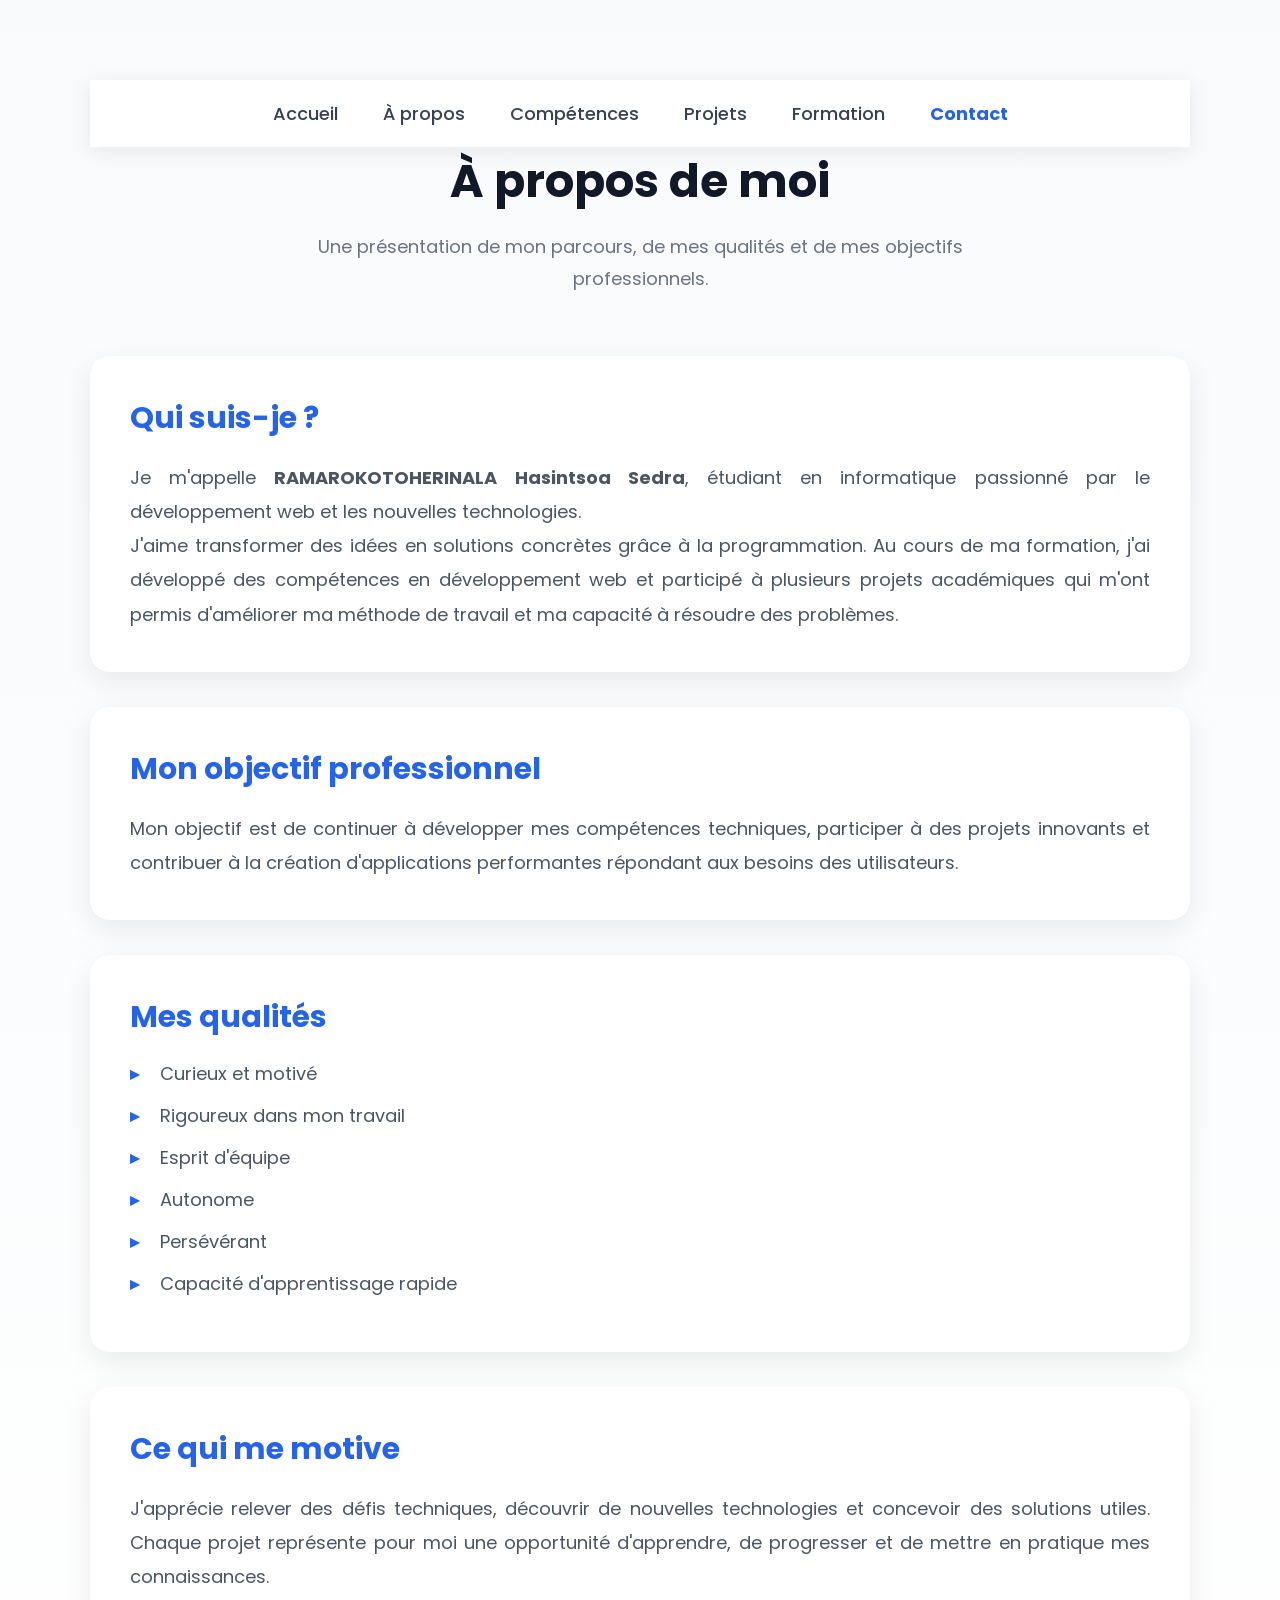
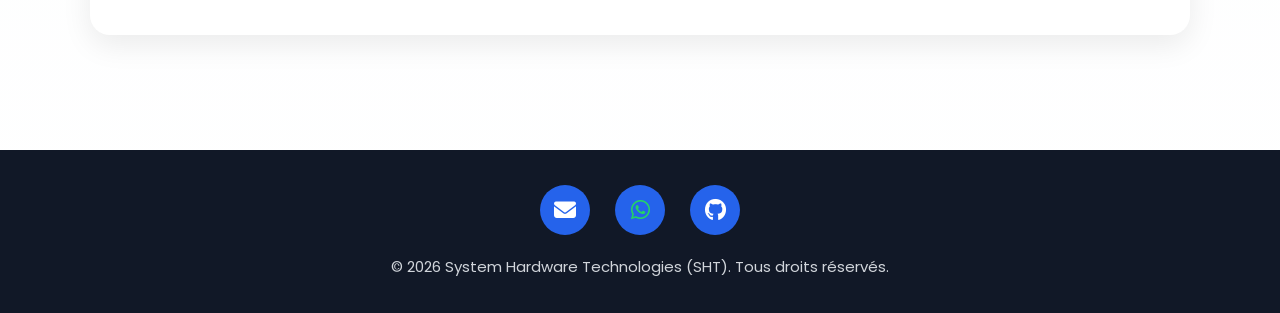
==== html/apropos.html @ 479af7f2 "Ajout du portfolio personnel" ====
<!DOCTYPE html>
<html lang="fr">

<head>

    <meta charset="UTF-8">

    <meta name="viewport" content="width=device-width, initial-scale=1.0">

    <title>À propos | RAMAROKOTOHERINALA Hasintsoa Sedra</title>

    <!-- Google Fonts -->
    <link rel="preconnect" href="https://fonts.googleapis.com">

    <link rel="preconnect" href="https://fonts.gstatic.com" crossorigin>

    <link href="https://fonts.googleapis.com/css2?family=Poppins:wght@300;400;500;600;700;800&display=swap" rel="stylesheet">

    <!-- CSS -->
    <link rel="stylesheet" href="../css/acceuil.css">
<link rel="stylesheet"
href="https://cdnjs.cloudflare.com/ajax/libs/font-awesome/6.7.2/css/all.min.css">
</head>

<body>

    <section id="about-page">

        <div class="container">

 <header>

    <nav class="navbar">

        <ul class="nav-links">

            <li><a href="../index.html">Accueil</a></li>

            <li><a href="../html/apropos.html">À propos</a></li>

            <li><a href="../html/competence.html">Compétences</a></li>

            <li><a href="../html/projets.html">Projets</a></li>

            <li><a href="../html/formation.html">Formation</a></li>

            <li><a href="../html/contact.html" class="active">Contact</a></li>


        </ul>

    </nav>

</header>

            <div class="page-title">

                <h1>À propos de moi</h1>

                <p>
                    Une présentation de mon parcours, de mes qualités et de mes objectifs professionnels.
                </p>

            </div>

            <div class="about-card">

                <h2>Qui suis-je ?</h2>

                <p>
                    Je m'appelle <strong>RAMAROKOTOHERINALA Hasintsoa Sedra</strong>,
                    étudiant en informatique passionné par le développement web et
                    les nouvelles technologies.
                </p>

                <p>
                    J'aime transformer des idées en solutions concrètes grâce à la
                    programmation. Au cours de ma formation, j'ai développé des
                    compétences en développement web et participé à plusieurs
                    projets académiques qui m'ont permis d'améliorer ma méthode
                    de travail et ma capacité à résoudre des problèmes.
                </p>

            </div>

            <div class="about-card">

                <h2>Mon objectif professionnel</h2>

                <p>
                    Mon objectif est de continuer à développer mes compétences
                    techniques, participer à des projets innovants et contribuer
                    à la création d'applications performantes répondant aux
                    besoins des utilisateurs.
                </p>

            </div>

            <div class="about-card">

                <h2>Mes qualités</h2>

                <ul>

                    <li>Curieux et motivé</li>

                    <li>Rigoureux dans mon travail</li>

                    <li>Esprit d'équipe</li>

                    <li>Autonome</li>

                    <li>Persévérant</li>

                    <li>Capacité d'apprentissage rapide</li>

                </ul>

            </div>

            <div class="about-card">

                <h2>Ce qui me motive</h2>

                <p>
                    J'apprécie relever des défis techniques, découvrir de nouvelles
                    technologies et concevoir des solutions utiles. Chaque projet
                    représente pour moi une opportunité d'apprendre, de progresser
                    et de mettre en pratique mes connaissances.
                </p>

            </div>

        </div>

    </section>
<footer>

    <div class="footer-social">

        <a href="mailto:ramarokotoherinala@gmail.com" title="Email">
            <i class="fa-solid fa-envelope"></i>
        </a>

        <a href="https://wa.me/261386735392" target="_blank" title="WhatsApp">
            <i class="fa-brands fa-whatsapp"></i>
        </a>

        <a href="https://github.com/DevSedra" target="_blank" title="GitHub">
            <i class="fa-brands fa-github"></i>
        </a>

    </div>

    <p class="copyright">
        © 2026 System Hardware Technologies (SHT). Tous droits réservés.
    </p>

</footer>
</body>

</html>
---- css/acceuil.css ----
/*=============================
        RESET
=============================*/

*{
    margin:0;
    padding:0;
    box-sizing:border-box;
}

html{
    scroll-behavior:smooth;
}

body{

    font-family:'Poppins',sans-serif;

    background:linear-gradient(to bottom,#f8fafc,#ffffff);

    color:#1f2937;

}

/*=============================
        HERO
=============================*/

#home{

    min-height:100vh;

    display:flex;

    justify-content:center;

    align-items:center;

    padding:60px 20px;

}

.hero{

    max-width:900px;

    width:100%;

    text-align:center;

}

.hero-image{

    margin-bottom:35px;

}

.hero-image img{

    width:220px;

    height:220px;

    border-radius:50%;

    object-fit:cover;

    border:6px solid #2563EB;

    box-shadow:0 15px 35px rgba(37,99,235,.25);

    cursor:pointer;

    transition:.4s;

}

.hero-image img:hover{

    transform:scale(1.05);

}

.hero-content h1{

    font-size:52px;

    font-weight:700;

    color:#111827;

}

.hero-content h2{

    font-size:34px;

    color:#2563EB;

    margin-bottom:10px;

}

.hero-content h3{

    font-size:24px;

    font-weight:500;

    color:#374151;

}

.hero-content h4{

    font-size:20px;

    color:#2563EB;

    margin-top:10px;

    margin-bottom:25px;

    font-weight:600;

}

.hero-content p{

    width:85%;

    max-width:720px;

    margin:25px auto;

    font-size:18px;

    line-height:1.9;

    color:#6B7280;

}
/*=============================
        BOUTON
=============================*/

.btn{

    display:inline-block;

    margin-top:35px;

    padding:15px 40px;

    background:#2563EB;

    color:#FFFFFF;

    text-decoration:none;

    font-size:17px;

    font-weight:600;

    border-radius:50px;

    border:2px solid #2563EB;

    transition:all .3s ease;

    box-shadow:0 10px 25px rgba(37,99,235,.25);

}

.btn:hover{

    background:#1D4ED8;

    border-color:#1D4ED8;

    transform:translateY(-4px);

    box-shadow:0 15px 30px rgba(37,99,235,.35);

}

.btn:active{

    transform:translateY(0);

}
/*==================================
        CONTAINER
==================================*/

.container{

    width:90%;

    max-width:1100px;

    margin:auto;

}

/*==================================
        PAGE A PROPOS
==================================*/

#about-page{

    padding:80px 0;

}

/*==================================
        TITRE DE LA PAGE
==================================*/

.page-title{

    text-align:center;

    margin-bottom:60px;

}

.page-title h1{

    font-size:46px;

    color:#111827;

    margin-bottom:15px;

}

.page-title p{

    max-width:700px;

    margin:auto;

    font-size:18px;

    color:#6B7280;

    line-height:1.8;

}

/*==================================
        BOUTON RETOUR
==================================*/

.back-btn{

    display:inline-block;

    margin-bottom:40px;

    color:#2563EB;

    text-decoration:none;

    font-weight:600;

    transition:.3s;

}

.back-btn:hover{

    color:#1D4ED8;

}

/*==================================
        CARTES
==================================*/

.about-card{

    background:#FFFFFF;

    padding:40px;

    border-radius:20px;

    margin-bottom:35px;

    box-shadow:0 10px 30px rgba(0,0,0,.08);

    transition:.3s;

}

.about-card:hover{

    transform:translateY(-6px);

    box-shadow:0 18px 40px rgba(0,0,0,.12);

}

/*==================================
        TITRES
==================================*/

.about-card h2{

    font-size:30px;

    color:#2563EB;

    margin-bottom:20px;

}

/*==================================
        TEXTE
==================================*/

.about-card p{

    font-size:18px;

    color:#4B5563;

    line-height:1.9;

    text-align:justify;

}

/*==================================
        LISTE
==================================*/

.about-card ul{

    list-style:none;

}

.about-card li{

    font-size:18px;

    color:#4B5563;

    margin-bottom:15px;

    padding-left:30px;

    position:relative;

}

.about-card li::before{

   content:"▸";

    position:absolute;

    left:0;

    color:#2563EB;

    font-weight:bold;

}
/*=============================
        NAVBAR
=============================*/

/*=============================
        NAVBAR
=============================*/

header{

    position:sticky;

    top:0;

    left:0;

    width:100%;

    background:#ffffff;

    box-shadow:0 5px 20px rgba(0,0,0,.08);

    z-index:1000;

}

.navbar{

    max-width:1200px;

    margin:auto;

    padding:20px 30px;

    display:flex;

    justify-content:center;

    align-items:center;

}

.nav-links{

    display:flex;

    justify-content:center;

    align-items:center;

    list-style:none;

    gap:45px;

}

.nav-links li{

    list-style:none;

}

.nav-links a{

    text-decoration:none;

    color:#374151;

    font-size:18px;

    font-weight:500;

    transition:all .3s ease;

    padding:8px 0;

}

.nav-links a:hover{

    color:#2563EB;

}

.nav-links a.active{

    color:#2563EB;

    font-weight:700;

}
/*==================================
        PAGE COMPÉTENCES
==================================*/

#skills-page{

    padding:90px 0;

}

.skills-grid{

    display:grid;

    grid-template-columns:repeat(auto-fit,minmax(300px,1fr));

    gap:30px;

    margin-top:50px;

}

.skill-card{

    background:#ffffff;

    border-radius:20px;

    padding:35px;

    box-shadow:0 10px 30px rgba(0,0,0,.08);

    transition:.35s;

}

.skill-card:hover{

    transform:translateY(-8px);

    box-shadow:0 18px 40px rgba(0,0,0,.12);

}

.skill-card i{

    font-size:45px;

    color:#2563EB;

    margin-bottom:20px;

}

.skill-card h2{

    font-size:26px;

    margin-bottom:20px;

    color:#111827;

}

.skill-card ul{

    list-style:none;

}

.skill-card li{

    padding:12px 0;

    border-bottom:1px solid #E5E7EB;

    color:#4B5563;

    font-size:17px;

}

.skill-card li:last-child{

    border-bottom:none;

}
/*==================================
            PAGE PROJETS
==================================*/

#projects{
    padding:80px 0;
}

.projects-grid{
    display:flex;
    flex-direction:column;
    gap:40px;
}

/*==================================
            CARTE
==================================*/

.project-card{

    display:flex;

    align-items:center;

    gap:45px;

    background:#FFFFFF;

    border-radius:20px;

    padding:30px;

    box-shadow:0 10px 30px rgba(0,0,0,.08);

    transition:.3s;

}
.project-card:hover{

    transform:translateY(-6px);

    box-shadow:0 18px 40px rgba(37,99,235,.18);

}

/*==================================
            IMAGE
==================================*/

.project-card img{

    width:460px;

    height:320px;

    object-fit:cover;

    border-radius:12px;

    border:1px solid #E5E7EB;

    flex-shrink:0;

}

/*==================================
        DESCRIPTION
==================================*/

.project-content{

    flex:1;

}

.project-content h2{

    font-size:30px;

    color:#2563EB;

    margin-bottom:10px;

}

.project-content>span{

    display:inline-block;

    background:#2563EB;

    color:#FFFFFF;

    padding:6px 18px;

    border-radius:25px;

    font-size:14px;

    font-weight:600;

    margin-bottom:20px;

}

.project-content p{

    font-size:17px;

    color:#4B5563;

    line-height:1.8;

    text-align:justify;

    margin-bottom:20px;

}

.project-content h4{

    color:#111827;

    margin-bottom:15px;

}

/*==================================
            TAGS
==================================*/

.tags{

    display:flex;

    flex-wrap:wrap;

    gap:10px;

}

.tags span{

    background:#EFF6FF;

    color:#2563EB;

    padding:8px 15px;

    border-radius:25px;

    font-size:14px;

    font-weight:600;

}

/*==================================
        RESPONSIVE
==================================*/

@media(max-width:900px){

    .project-card{

        flex-direction:column;

        text-align:center;

    }

    .project-card img{

        width:100%;

        height:auto;

    }

    .tags{

        justify-content:center;

    }

}
/*==================================
        PAGE FORMATION
==================================*/

#formation-page{

    padding:80px 0;

}

.formation{

    display:flex;

    flex-direction:column;

    gap:35px;

}

/*==================================
        CARTE FORMATION
==================================*/

.formation-card{

    display:flex;

    align-items:center;

    gap:35px;

    background:#FFFFFF;

    padding:30px;

    border-radius:20px;

    box-shadow:0 10px 30px rgba(0,0,0,.08);

    transition:.35s;

}

.formation-card:hover{

    transform:translateY(-6px);

    box-shadow:0 20px 40px rgba(37,99,235,.18);

}

/*==================================
        ANNÉE
==================================*/

.formation-year{

    min-width:180px;

    text-align:center;

    background:#2563EB;

    color:#FFFFFF;

    font-size:28px;

    font-weight:700;

    padding:25px 20px;

    border-radius:15px;

    box-shadow:0 8px 20px rgba(37,99,235,.25);

}

/*==================================
        CONTENU
==================================*/

.formation-content{

    flex:1;

}

.formation-content h2{

    font-size:28px;

    color:#111827;

    margin-bottom:10px;

}

.formation-content h3{

    font-size:19px;

    color:#2563EB;

    font-weight:600;

    margin-bottom:15px;

}

.formation-content p{

    font-size:17px;

    color:#4B5563;

    line-height:1.8;

    text-align:justify;

}

/*==================================
        RESPONSIVE
==================================*/

@media(max-width:900px){

    .formation-card{

        flex-direction:column;

        text-align:center;

    }

    .formation-year{

        width:100%;

        max-width:250px;

    }

}
/*==================================
            PAGE CONTACT
==================================*/

#contact-page{

    padding:80px 0;

}

.contact-container{

    display:grid;

    grid-template-columns:repeat(auto-fit,minmax(320px,1fr));

    gap:30px;

}

.contact-card{

    background:#ffffff;

    border-radius:20px;

    padding:35px;

    text-align:center;

    box-shadow:0 10px 30px rgba(0,0,0,.08);

    transition:.35s;

}

.contact-card:hover{

    transform:translateY(-8px);

    box-shadow:0 20px 40px rgba(37,99,235,.18);

}

.contact-card i{

    font-size:55px;

    color:#2563EB;

    margin-bottom:20px;

}

.contact-card h2{

    font-size:24px;

    color:#111827;

    margin-bottom:15px;

}

.contact-card p{

    font-size:17px;

    color:#4B5563;

    line-height:1.8;

}

.contact-card a{

    color:#2563EB;

    text-decoration:none;

    transition:.3s;

    word-break:break-word;

}

.contact-card a:hover{

    color:#1D4ED8;

    text-decoration:underline;

}

/* WhatsApp */

.fa-whatsapp{

    color:#25D366;

}

/* Responsive */

@media(max-width:768px){

    .contact-container{

        grid-template-columns:1fr;

    }

}
/*=============================
            FOOTER
=============================*/

footer{

    background:#111827;

    padding:35px 20px;

    text-align:center;

}

.footer-social{

    display:flex;

    justify-content:center;

    gap:25px;

    margin-bottom:20px;

}

.footer-social a{

    width:50px;

    height:50px;

    border-radius:50%;

    background:#2563EB;

    color:#FFFFFF;

    display:flex;

    justify-content:center;

    align-items:center;

    text-decoration:none;

    font-size:22px;

    transition:.3s;

}

.footer-social a:hover{

    background:#1D4ED8;

    transform:translateY(-5px);

}

.copyright{

    color:#D1D5DB;

    font-size:15px;

}
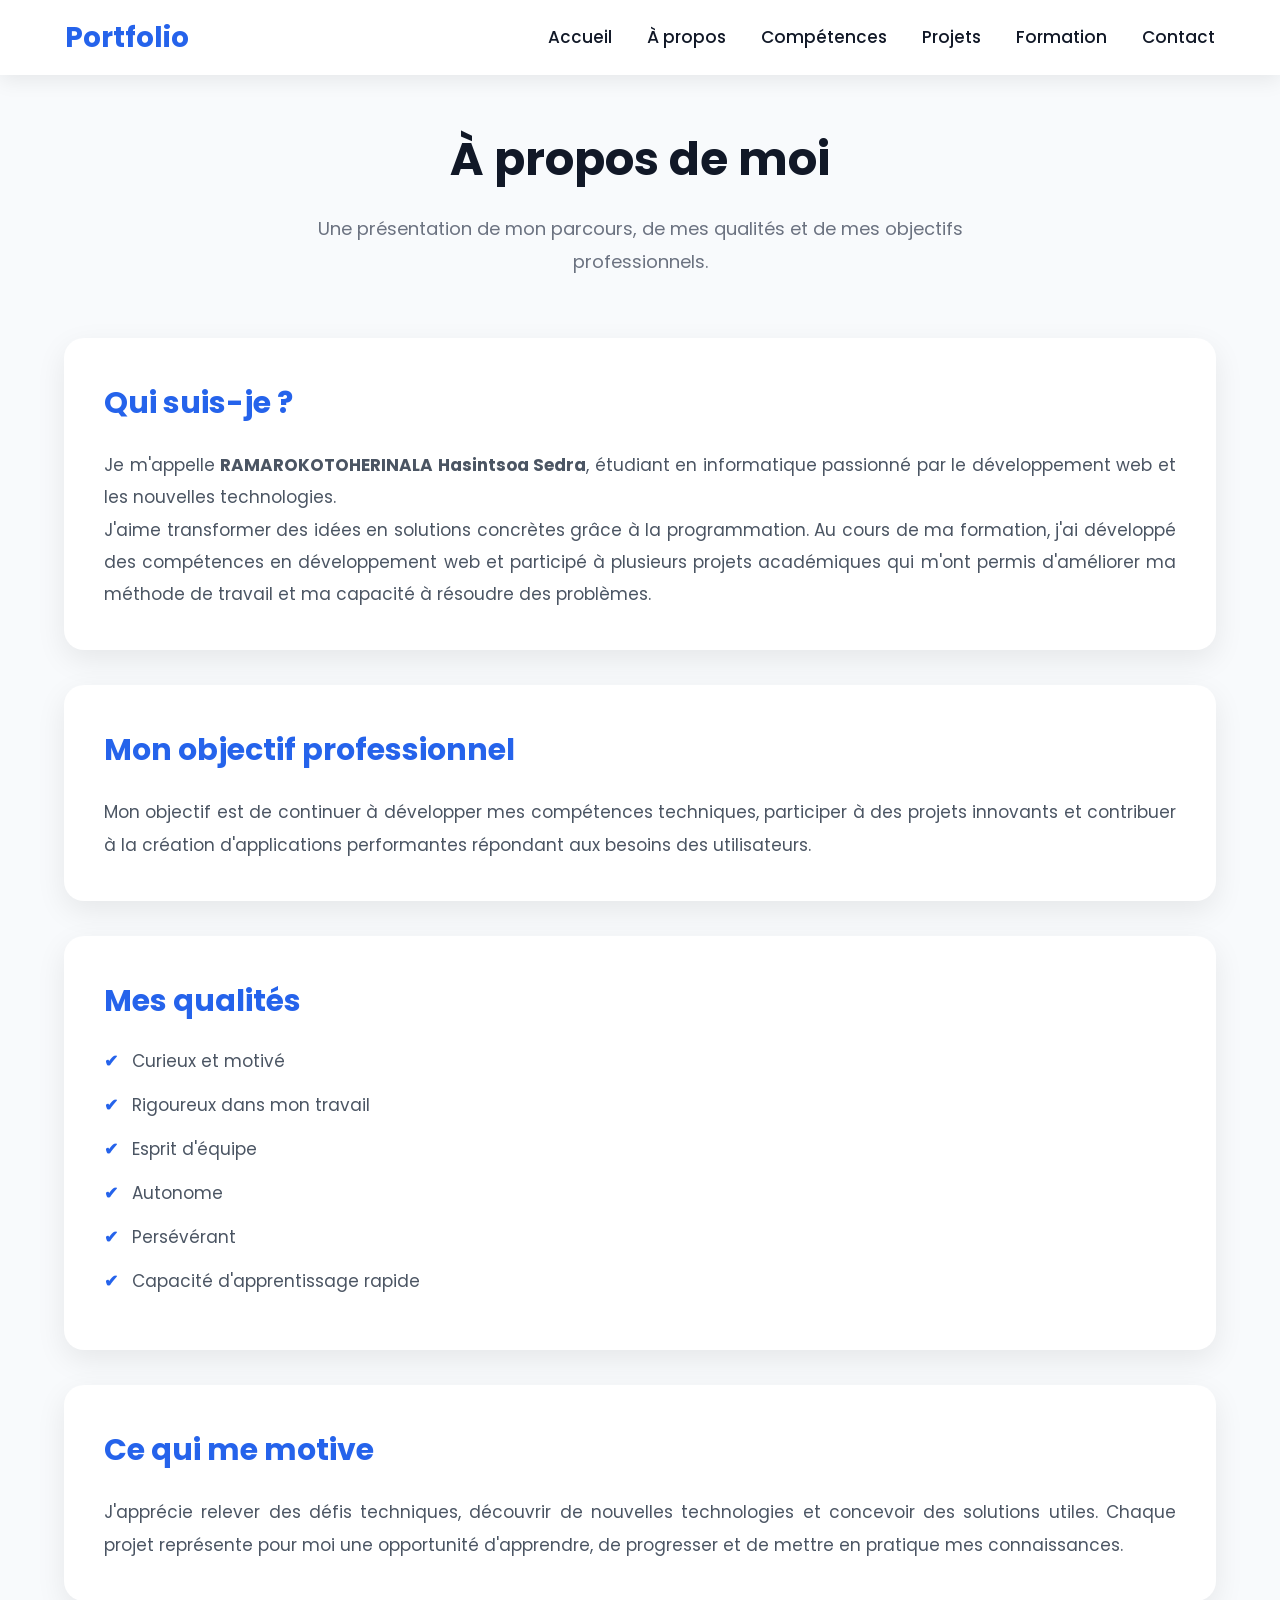
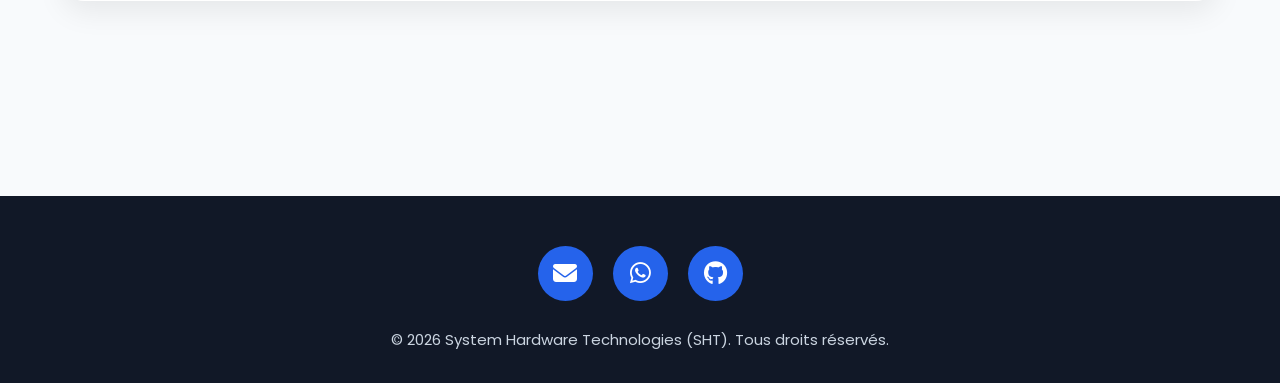
==== commit 2e5440d9: "upda" ====
--- a/html/apropos.html
+++ b/html/apropos.html
@@ -28,31 +28,32 @@
 
         <div class="container">
 
- <header>
+<header>
 
     <nav class="navbar">
+
+        <div class="logo">
+            <a href="../index.html">Portfolio</a>
+        </div>
+
+        <div class="menu-toggle">
+            <i class="fa-solid fa-bars"></i>
+        </div>
 
         <ul class="nav-links">
 
             <li><a href="../index.html">Accueil</a></li>
-
             <li><a href="../html/apropos.html">À propos</a></li>
-
             <li><a href="../html/competence.html">Compétences</a></li>
-
             <li><a href="../html/projets.html">Projets</a></li>
-
             <li><a href="../html/formation.html">Formation</a></li>
-
-            <li><a href="../html/contact.html" class="active">Contact</a></li>
-
+            <li><a href="../html/contact.html">Contact</a></li>
 
         </ul>
 
     </nav>
 
 </header>
-
             <div class="page-title">
 
                 <h1>À propos de moi</h1>
@@ -157,6 +158,19 @@
     </p>
 
 </footer>
+<script>
+
+const menuToggle = document.querySelector(".menu-toggle");
+
+const navLinks = document.querySelector(".nav-links");
+
+menuToggle.addEventListener("click", () => {
+
+    navLinks.classList.toggle("active");
+
+});
+
+</script>
 </body>
 
 </html>
--- a/css/acceuil.css
+++ b/css/acceuil.css
@@ -1,6 +1,11 @@
-/*=============================
+/*==================================================
+        PORTFOLIO CSS
+        RAMAROKOTOHERINALA Hasintsoa Sedra
+==================================================*/
+
+/*==========================
         RESET
-=============================*/
+==========================*/
 
 *{
     margin:0;
@@ -16,15 +21,179 @@
 
     font-family:'Poppins',sans-serif;
 
-    background:linear-gradient(to bottom,#f8fafc,#ffffff);
+    background:#f8fafc;
 
     color:#1f2937;
 
-}
-
-/*=============================
+    overflow-x:hidden;
+
+    line-height:1.7;
+
+}
+
+/*==========================
+        VARIABLES
+==========================*/
+
+:root{
+
+    --primary:#2563EB;
+
+    --primary-dark:#1D4ED8;
+
+    --white:#FFFFFF;
+
+    --dark:#111827;
+
+    --gray:#6B7280;
+
+    --light:#F8FAFC;
+
+    --shadow:0 10px 30px rgba(0,0,0,.08);
+
+    --radius:18px;
+
+}
+
+/*==========================
+        CONTAINER
+==========================*/
+
+.container{
+
+    width:90%;
+
+    max-width:1200px;
+
+    margin:auto;
+
+}
+
+/*==========================
+        LIENS
+==========================*/
+
+a{
+
+    text-decoration:none;
+
+    color:inherit;
+
+}
+
+img{
+
+    display:block;
+
+    max-width:100%;
+
+    height:auto;
+
+}
+
+/*==========================
+        HEADER
+==========================*/
+
+header{
+
+    position:fixed;
+
+    top:0;
+
+    left:0;
+
+    width:100%;
+
+    background:rgba(255,255,255,.95);
+
+    backdrop-filter:blur(12px);
+
+    box-shadow:0 5px 20px rgba(0,0,0,.08);
+
+    z-index:1000;
+
+}
+
+/*==========================
+        NAVBAR
+==========================*/
+
+.navbar{
+
+    max-width:1200px;
+
+    margin:auto;
+
+    height:75px;
+
+    padding:0 25px;
+
+    display:flex;
+
+    justify-content:space-between;
+
+    align-items:center;
+
+}
+
+.logo a{
+
+    font-size:26px;
+
+    font-weight:700;
+
+    color:var(--primary);
+
+}
+
+.nav-links{
+
+    display:flex;
+
+    align-items:center;
+
+    gap:35px;
+
+    list-style:none;
+
+}
+
+.nav-links a{
+
+    color:var(--dark);
+
+    font-size:17px;
+
+    font-weight:500;
+
+    transition:.3s;
+
+}
+
+.nav-links a:hover,
+
+.nav-links a.active{
+
+    color:var(--primary);
+
+}
+
+.menu-toggle{
+
+    display:none;
+
+    font-size:28px;
+
+    color:var(--primary);
+
+    cursor:pointer;
+
+}
+
+/*==========================
         HERO
-=============================*/
+==========================*/
 
 #home{
 
@@ -32,1031 +201,2141 @@
 
     display:flex;
 
+    align-items:center;
+
     justify-content:center;
 
+    padding:120px 20px 80px;
+
+}
+
+.hero{
+
+    width:100%;
+
+    max-width:950px;
+
+    text-align:center;
+
+}
+
+.hero-image{
+
+    display:flex;
+
+    justify-content:center;
+
     align-items:center;
 
-    padding:60px 20px;
-
-}
-
-.hero{
-
-    max-width:900px;
-
     width:100%;
 
+    margin-bottom:35px;
+
+}
+
+.hero-image img{
+
+    width:220px;
+
+    height:220px;
+
+    object-fit:cover;
+
+    border-radius:50%;
+
+    border:6px solid var(--primary);
+
+    box-shadow:0 15px 35px rgba(37,99,235,.25);
+
+    transition:.4s;
+
+}
+
+.hero-image img:hover{
+
+    transform:scale(1.05);
+
+}
+
+.hero-content h1{
+
+    font-size:52px;
+
+    color:var(--dark);
+
+    margin-bottom:10px;
+
+}
+
+.hero-content h2{
+
+    color:var(--primary);
+
+    font-size:34px;
+
+    margin-bottom:10px;
+
+}
+
+.hero-content h3{
+
+    font-size:24px;
+
+    color:#374151;
+
+    margin-bottom:10px;
+
+}
+
+.hero-content h4{
+
+    color:var(--primary);
+
+    font-size:20px;
+
+    margin-bottom:25px;
+
+}
+
+.hero-content p{
+
+    max-width:760px;
+
+    margin:25px auto;
+
+    color:var(--gray);
+
+    font-size:18px;
+
+}
+
+/*==========================
+        BUTTON
+==========================*/
+
+.btn{
+
+    display:inline-block;
+
+    padding:15px 40px;
+
+    margin-top:30px;
+
+    background:var(--primary);
+
+    color:#fff;
+
+    border-radius:50px;
+
+    border:none;
+
+    font-size:17px;
+
+    font-weight:600;
+
+    transition:.3s;
+
+    cursor:pointer;
+
+}
+
+.btn:hover{
+
+    background:var(--primary-dark);
+
+    transform:translateY(-4px);
+
+}
+/*==================================================
+                PAGE À PROPOS
+==================================================*/
+
+#about-page{
+
+    padding:120px 0 80px;
+
+}
+
+.page-title{
+
     text-align:center;
 
-}
-
-.hero-image{
+    margin-bottom:60px;
+
+}
+
+.page-title h1{
+
+    font-size:46px;
+
+    color:var(--dark);
+
+    margin-bottom:15px;
+
+}
+
+.page-title p{
+
+    max-width:700px;
+
+    margin:auto;
+
+    color:var(--gray);
+
+    font-size:18px;
+
+    line-height:1.8;
+
+}
+
+/*==========================
+        BOUTON RETOUR
+==========================*/
+
+.back-btn{
+
+    display:inline-block;
+
+    margin-bottom:40px;
+
+    color:var(--primary);
+
+    font-weight:600;
+
+    transition:.3s;
+
+}
+
+.back-btn:hover{
+
+    color:var(--primary-dark);
+
+}
+
+/*==========================
+        CARTES
+==========================*/
+
+.about-card{
+
+    background:var(--white);
+
+    border-radius:20px;
+
+    padding:40px;
 
     margin-bottom:35px;
 
-}
-
-.hero-image img{
-
-    width:220px;
-
-    height:220px;
+    box-shadow:var(--shadow);
+
+    transition:.35s;
+
+}
+
+.about-card:hover{
+
+    transform:translateY(-8px);
+
+    box-shadow:0 18px 40px rgba(37,99,235,.15);
+
+}
+
+.about-card h2{
+
+    font-size:30px;
+
+    color:var(--primary);
+
+    margin-bottom:20px;
+
+}
+
+.about-card p{
+
+    color:#4B5563;
+
+    font-size:17px;
+
+    line-height:1.9;
+
+    text-align:justify;
+
+}
+
+/*==========================
+        LISTE
+==========================*/
+
+.about-card ul{
+
+    list-style:none;
+
+    margin-top:15px;
+
+}
+
+.about-card li{
+
+    position:relative;
+
+    padding-left:28px;
+
+    margin-bottom:15px;
+
+    font-size:17px;
+
+    color:#4B5563;
+
+}
+
+.about-card li::before{
+
+    content:"✔";
+
+    position:absolute;
+
+    left:0;
+
+    color:var(--primary);
+
+    font-weight:bold;
+
+}
+
+/*==========================
+        RESPONSIVE
+==========================*/
+.logo a{
+    color:#2563EB;
+    font-size:28px;
+    font-weight:700;
+    text-decoration:none;
+}
+
+.menu-toggle{
+    display:none;
+    font-size:32px;
+    cursor:pointer;
+    color:#2563EB;
+}
+
+@media (max-width:768px){
+
+    .navbar{
+        display:flex;
+        justify-content:space-between;
+        align-items:center;
+        padding:18px 20px;
+        position:relative;
+    }
+
+    .menu-toggle{
+        display:block;
+    }
+
+    .nav-links{
+
+        display:flex;
+        flex-direction:column;
+
+        position:absolute;
+        top:100%;
+        left:0;
+
+        width:100%;
+
+        background:#ffffff;
+
+        box-shadow:0 10px 25px rgba(0,0,0,.1);
+
+        max-height:0;
+        overflow:hidden;
+
+        transition:max-height .4s ease;
+
+        gap:0;
+
+    }
+
+    .nav-links.active{
+
+        max-height:500px;
+
+    }
+
+    .nav-links li{
+
+        width:100%;
+        text-align:center;
+
+    }
+
+    .nav-links li a{
+
+        display:block;
+        padding:18px;
+
+    }
+
+}
+/*==================================================
+                PAGE COMPÉTENCES
+==================================================*/
+
+#skills-page{
+
+    padding:120px 0 80px;
+
+}
+
+/*==========================
+        GRILLE
+==========================*/
+
+.skills-grid{
+
+    display:grid;
+
+    grid-template-columns:repeat(auto-fit,minmax(300px,1fr));
+
+    gap:30px;
+
+    margin-top:50px;
+
+}
+
+/*==========================
+        CARTE
+==========================*/
+
+.skill-card{
+
+    background:var(--white);
+
+    border-radius:20px;
+
+    padding:35px;
+
+    box-shadow:var(--shadow);
+
+    transition:.35s;
+
+    border-top:5px solid var(--primary);
+
+}
+
+.skill-card:hover{
+
+    transform:translateY(-8px);
+
+    box-shadow:0 18px 40px rgba(37,99,235,.18);
+
+}
+
+/*==========================
+        ICÔNES
+==========================*/
+
+.skill-card i{
+
+    font-size:50px;
+
+    color:var(--primary);
+
+    margin-bottom:20px;
+
+}
+
+/*==========================
+        TITRES
+==========================*/
+
+.skill-card h2{
+
+    font-size:26px;
+
+    color:var(--dark);
+
+    margin-bottom:20px;
+
+}
+
+/*==========================
+        LISTE
+==========================*/
+
+.skill-card ul{
+
+    list-style:none;
+
+}
+
+.skill-card li{
+
+    position:relative;
+
+    padding:12px 0 12px 25px;
+
+    border-bottom:1px solid #E5E7EB;
+
+    color:#4B5563;
+
+    font-size:17px;
+
+}
+
+.skill-card li:last-child{
+
+    border-bottom:none;
+
+}
+
+.skill-card li::before{
+
+    content:"✓";
+
+    position:absolute;
+
+    left:0;
+
+    color:var(--primary);
+
+    font-weight:bold;
+
+}
+
+/*==========================
+        RESPONSIVE
+==========================*/
+
+@media (max-width:992px){
+
+    .skills-grid{
+
+        grid-template-columns:repeat(2,1fr);
+
+    }
+
+}
+
+@media (max-width:768px){
+
+    #skills-page{
+
+        padding:100px 0 60px;
+
+    }
+
+    .skills-grid{
+
+        grid-template-columns:1fr;
+
+    }
+
+    .skill-card{
+
+        padding:25px;
+
+    }
+
+    .skill-card i{
+
+        font-size:42px;
+
+    }
+
+    .skill-card h2{
+
+        font-size:22px;
+
+    }
+
+    .skill-card li{
+
+        font-size:15px;
+
+    }
+
+}
+/*==================================================
+                PAGE PROJETS
+==================================================*/
+
+#projects{
+
+    padding:120px 0 80px;
+
+}
+
+/*==========================
+        GRILLE
+==========================*/
+
+.projects-grid{
+
+    display:flex;
+
+    flex-direction:column;
+
+    gap:40px;
+
+}
+
+/*==========================
+        CARTE
+==========================*/
+
+.project-card{
+
+    display:flex;
+
+    align-items:center;
+
+    gap:35px;
+
+    background:var(--white);
+
+    border-radius:20px;
+
+    padding:30px;
+
+    box-shadow:var(--shadow);
+
+    transition:.35s;
+
+    overflow:hidden;
+
+}
+
+.project-card:hover{
+
+    transform:translateY(-8px);
+
+    box-shadow:0 20px 45px rgba(37,99,235,.18);
+
+}
+
+/*==========================
+        IMAGE
+==========================*/
+
+.project-card img{
+
+    width:420px;
+
+    height:280px;
+
+    object-fit:cover;
+
+    border-radius:15px;
+
+    flex-shrink:0;
+
+    transition:.4s;
+
+}
+
+.project-card:hover img{
+
+    transform:scale(1.04);
+
+}
+
+/*==========================
+        CONTENU
+==========================*/
+
+.project-content{
+
+    flex:1;
+
+}
+
+.project-content h2{
+
+    font-size:30px;
+
+    color:var(--primary);
+
+    margin-bottom:10px;
+
+}
+
+.project-content > span{
+
+    display:inline-block;
+
+    padding:8px 18px;
+
+    background:var(--primary);
+
+    color:var(--white);
+
+    border-radius:30px;
+
+    font-size:14px;
+
+    font-weight:600;
+
+    margin-bottom:20px;
+
+}
+
+.project-content p{
+
+    font-size:17px;
+
+    color:#4B5563;
+
+    line-height:1.8;
+
+    margin-bottom:20px;
+
+    text-align:justify;
+
+}
+
+.project-content h4{
+
+    margin-bottom:15px;
+
+    color:var(--dark);
+
+}
+
+/*==========================
+        TAGS
+==========================*/
+
+.tags{
+
+    display:flex;
+
+    flex-wrap:wrap;
+
+    gap:10px;
+
+}
+
+.tags span{
+
+    padding:8px 15px;
+
+    background:#EFF6FF;
+
+    color:var(--primary);
+
+    border-radius:30px;
+
+    font-size:14px;
+
+    font-weight:600;
+
+    transition:.3s;
+
+}
+
+.tags span:hover{
+
+    background:var(--primary);
+
+    color:var(--white);
+
+}
+
+/*==========================
+        RESPONSIVE
+==========================*/
+
+@media(max-width:992px){
+
+    .project-card{
+
+        flex-direction:column;
+
+        text-align:center;
+
+    }
+
+    .project-card img{
+
+        width:100%;
+
+        max-width:600px;
+
+        height:auto;
+
+    }
+
+    .tags{
+
+        justify-content:center;
+
+    }
+
+}
+
+@media(max-width:768px){
+
+    #projects{
+
+        padding:100px 0 60px;
+
+    }
+
+    .project-card{
+
+        padding:20px;
+
+    }
+
+    .project-content h2{
+
+        font-size:24px;
+
+    }
+
+    .project-content p{
+
+        font-size:15px;
+
+    }
+
+}
+
+@media(max-width:480px){
+
+    .project-content h2{
+
+        font-size:22px;
+
+    }
+
+    .tags span{
+
+        font-size:12px;
+
+        padding:6px 12px;
+
+    }
+
+}
+/*==================================================
+                PAGE PROJETS
+==================================================*/
+
+#projects{
+
+    padding:120px 0 80px;
+
+}
+
+/*==========================
+        GRILLE
+==========================*/
+
+.projects-grid{
+
+    display:flex;
+
+    flex-direction:column;
+
+    gap:40px;
+
+}
+
+/*==========================
+        CARTE
+==========================*/
+
+.project-card{
+
+    display:flex;
+
+    align-items:center;
+
+    gap:35px;
+
+    background:var(--white);
+
+    border-radius:20px;
+
+    padding:30px;
+
+    box-shadow:var(--shadow);
+
+    transition:.35s;
+
+    overflow:hidden;
+
+}
+
+.project-card:hover{
+
+    transform:translateY(-8px);
+
+    box-shadow:0 20px 45px rgba(37,99,235,.18);
+
+}
+
+/*==========================
+        IMAGE
+==========================*/
+
+.project-card img{
+
+    width:420px;
+
+    height:280px;
+
+    object-fit:cover;
+
+    border-radius:15px;
+
+    flex-shrink:0;
+
+    transition:.4s;
+
+}
+
+.project-card:hover img{
+
+    transform:scale(1.04);
+
+}
+
+/*==========================
+        CONTENU
+==========================*/
+
+.project-content{
+
+    flex:1;
+
+}
+
+.project-content h2{
+
+    font-size:30px;
+
+    color:var(--primary);
+
+    margin-bottom:10px;
+
+}
+
+.project-content > span{
+
+    display:inline-block;
+
+    padding:8px 18px;
+
+    background:var(--primary);
+
+    color:var(--white);
+
+    border-radius:30px;
+
+    font-size:14px;
+
+    font-weight:600;
+
+    margin-bottom:20px;
+
+}
+
+.project-content p{
+
+    font-size:17px;
+
+    color:#4B5563;
+
+    line-height:1.8;
+
+    margin-bottom:20px;
+
+    text-align:justify;
+
+}
+
+.project-content h4{
+
+    margin-bottom:15px;
+
+    color:var(--dark);
+
+}
+
+/*==========================
+        TAGS
+==========================*/
+
+.tags{
+
+    display:flex;
+
+    flex-wrap:wrap;
+
+    gap:10px;
+
+}
+
+.tags span{
+
+    padding:8px 15px;
+
+    background:#EFF6FF;
+
+    color:var(--primary);
+
+    border-radius:30px;
+
+    font-size:14px;
+
+    font-weight:600;
+
+    transition:.3s;
+
+}
+
+.tags span:hover{
+
+    background:var(--primary);
+
+    color:var(--white);
+
+}
+
+/*==========================
+        RESPONSIVE
+==========================*/
+
+@media(max-width:992px){
+
+    .project-card{
+
+        flex-direction:column;
+
+        text-align:center;
+
+    }
+
+    .project-card img{
+
+        width:100%;
+
+        max-width:600px;
+
+        height:auto;
+
+    }
+
+    .tags{
+
+        justify-content:center;
+
+    }
+
+}
+
+@media(max-width:768px){
+
+    #projects{
+
+        padding:100px 0 60px;
+
+    }
+
+    .project-card{
+
+        padding:20px;
+
+    }
+
+    .project-content h2{
+
+        font-size:24px;
+
+    }
+
+    .project-content p{
+
+        font-size:15px;
+
+    }
+
+}
+
+@media(max-width:480px){
+
+    .project-content h2{
+
+        font-size:22px;
+
+    }
+
+    .tags span{
+
+        font-size:12px;
+
+        padding:6px 12px;
+
+    }
+
+}
+/*==================================================
+                PAGE FORMATION
+==================================================*/
+
+#formation-page{
+
+    padding:120px 0 80px;
+
+}
+
+/*==========================
+        LISTE
+==========================*/
+
+.formation{
+
+    display:flex;
+
+    flex-direction:column;
+
+    gap:35px;
+
+}
+
+/*==========================
+        CARTE
+==========================*/
+
+.formation-card{
+
+    display:flex;
+
+    align-items:center;
+
+    gap:35px;
+
+    background:var(--white);
+
+    padding:30px;
+
+    border-radius:20px;
+
+    box-shadow:var(--shadow);
+
+    transition:.35s;
+
+    overflow:hidden;
+
+}
+
+.formation-card:hover{
+
+    transform:translateY(-8px);
+
+    box-shadow:0 20px 45px rgba(37,99,235,.18);
+
+}
+
+/*==========================
+        ANNÉE
+==========================*/
+
+.formation-year{
+
+    min-width:180px;
+
+    background:linear-gradient(135deg,var(--primary),var(--primary-dark));
+
+    color:var(--white);
+
+    padding:30px 20px;
+
+    text-align:center;
+
+    border-radius:18px;
+
+    font-size:28px;
+
+    font-weight:700;
+
+    box-shadow:0 10px 25px rgba(37,99,235,.25);
+
+}
+
+/*==========================
+        CONTENU
+==========================*/
+
+.formation-content{
+
+    flex:1;
+
+}
+
+.formation-content h2{
+
+    font-size:28px;
+
+    color:var(--dark);
+
+    margin-bottom:10px;
+
+}
+
+.formation-content h3{
+
+    color:var(--primary);
+
+    font-size:19px;
+
+    margin-bottom:15px;
+
+}
+
+.formation-content p{
+
+    color:#4B5563;
+
+    font-size:17px;
+
+    line-height:1.8;
+
+    text-align:justify;
+
+}
+
+/*==========================
+        RESPONSIVE
+==========================*/
+
+@media(max-width:992px){
+
+    .formation-card{
+
+        flex-direction:column;
+
+        text-align:center;
+
+    }
+
+    .formation-year{
+
+        width:100%;
+
+        max-width:250px;
+
+    }
+
+}
+
+@media(max-width:768px){
+
+    #formation-page{
+
+        padding:100px 0 60px;
+
+    }
+
+    .formation-card{
+
+        padding:20px;
+
+    }
+
+    .formation-year{
+
+        font-size:24px;
+
+        padding:25px 15px;
+
+    }
+
+    .formation-content h2{
+
+        font-size:24px;
+
+    }
+
+    .formation-content h3{
+
+        font-size:18px;
+
+    }
+
+    .formation-content p{
+
+        font-size:15px;
+
+    }
+
+}
+
+@media(max-width:480px){
+
+    .formation-year{
+
+        font-size:22px;
+
+    }
+
+    .formation-content h2{
+
+        font-size:22px;
+
+    }
+
+}
+/*==================================================
+                PAGE CONTACT
+==================================================*/
+
+#contact-page{
+
+    padding:120px 0 80px;
+
+    background:var(--light);
+
+}
+
+/*==========================
+        INFORMATIONS
+==========================*/
+
+.contact-info{
+
+    display:grid;
+
+    grid-template-columns:repeat(4,1fr);
+
+    gap:25px;
+
+    margin-bottom:60px;
+
+}
+
+.contact-item{
+
+    background:var(--white);
+
+    border-radius:20px;
+
+    padding:35px 25px;
+
+    text-align:center;
+
+    box-shadow:var(--shadow);
+
+    transition:.35s;
+
+}
+
+.contact-item:hover{
+
+    transform:translateY(-8px);
+
+    box-shadow:0 20px 40px rgba(37,99,235,.18);
+
+}
+
+.contact-item i{
+
+    font-size:45px;
+
+    color:var(--primary);
+
+    margin-bottom:18px;
+
+}
+
+.contact-item h3{
+
+    font-size:22px;
+
+    margin-bottom:15px;
+
+    color:var(--dark);
+
+}
+
+.contact-item p,
+
+.contact-item a{
+
+    color:var(--gray);
+
+    font-size:16px;
+
+    word-break:break-word;
+
+    transition:.3s;
+
+}
+
+.contact-item a:hover{
+
+    color:var(--primary);
+
+}
+
+/*==========================
+        FORMULAIRE
+==========================*/
+
+.contact-form{
+
+    max-width:850px;
+
+    margin:auto;
+
+    background:var(--white);
+
+    padding:40px;
+
+    border-radius:20px;
+
+    box-shadow:var(--shadow);
+
+}
+
+.input-group{
+
+    display:flex;
+
+    flex-direction:column;
+
+    margin-bottom:22px;
+
+}
+
+.input-group label{
+
+    margin-bottom:8px;
+
+    font-weight:600;
+
+    color:var(--dark);
+
+}
+
+.input-group input,
+
+.input-group textarea{
+
+    width:100%;
+
+    padding:15px;
+
+    border:2px solid #E5E7EB;
+
+    border-radius:12px;
+
+    font-family:'Poppins',sans-serif;
+
+    font-size:16px;
+
+    transition:.3s;
+
+}
+
+.input-group input:focus,
+
+.input-group textarea:focus{
+
+    outline:none;
+
+    border-color:var(--primary);
+
+    box-shadow:0 0 10px rgba(37,99,235,.15);
+
+}
+
+textarea{
+
+    resize:vertical;
+
+    min-height:180px;
+
+}
+
+.contact-form .btn{
+
+    width:100%;
+
+}
+
+#resultat{
+
+    margin-top:20px;
+
+    text-align:center;
+
+    font-size:16px;
+
+    font-weight:600;
+
+}
+
+/*==========================
+        RESPONSIVE
+==========================*/
+
+@media(max-width:992px){
+
+    .contact-info{
+
+        grid-template-columns:repeat(2,1fr);
+
+    }
+
+}
+
+@media(max-width:768px){
+
+    #contact-page{
+
+        padding:100px 0 60px;
+
+    }
+
+    .contact-info{
+
+        grid-template-columns:1fr;
+
+    }
+
+    .contact-form{
+
+        padding:25px;
+
+    }
+
+    .contact-item{
+
+        padding:25px;
+
+    }
+
+    .contact-item h3{
+
+        font-size:20px;
+
+    }
+
+    .contact-item i{
+
+        font-size:38px;
+
+    }
+
+    .input-group input,
+
+    .input-group textarea{
+
+        font-size:15px;
+
+    }
+
+}
+
+@media(max-width:480px){
+
+    .contact-item{
+
+        padding:20px;
+
+    }
+
+    .contact-item h3{
+
+        font-size:18px;
+
+    }
+
+}
+/*==================================================
+                FOOTER
+==================================================*/
+
+footer{
+
+    background:#111827;
+
+    color:#FFFFFF;
+
+    text-align:center;
+
+    padding:50px 20px 30px;
+
+    margin-top:80px;
+
+}
+
+/*==========================
+        RÉSEAUX SOCIAUX
+==========================*/
+
+.footer-social{
+
+    display:flex;
+
+    justify-content:center;
+
+    align-items:center;
+
+    gap:20px;
+
+    flex-wrap:wrap;
+
+    margin-bottom:25px;
+
+}
+
+.footer-social a{
+
+    width:55px;
+
+    height:55px;
+
+    display:flex;
+
+    justify-content:center;
+
+    align-items:center;
 
     border-radius:50%;
 
-    object-fit:cover;
-
-    border:6px solid #2563EB;
-
-    box-shadow:0 15px 35px rgba(37,99,235,.25);
+    background:var(--primary);
+
+    color:#FFFFFF;
+
+    font-size:24px;
+
+    transition:all .3s ease;
+
+}
+
+.footer-social a:hover{
+
+    background:var(--primary-dark);
+
+    transform:translateY(-6px) scale(1.08);
+
+    box-shadow:0 12px 25px rgba(37,99,235,.35);
+
+}
+
+/*==========================
+        COPYRIGHT
+==========================*/
+
+.copyright{
+
+    font-size:15px;
+
+    color:#CBD5E1;
+
+    line-height:1.8;
+
+}
+
+/*==========================
+        BOUTONS
+==========================*/
+
+.btn{
+
+    display:inline-flex;
+
+    justify-content:center;
+
+    align-items:center;
+
+    gap:10px;
+
+    padding:15px 35px;
+
+    background:var(--primary);
+
+    color:#FFFFFF;
+
+    border:none;
+
+    border-radius:50px;
 
     cursor:pointer;
 
-    transition:.4s;
-
-}
-
-.hero-image img:hover{
-
-    transform:scale(1.05);
-
-}
-
-.hero-content h1{
-
-    font-size:52px;
-
-    font-weight:700;
-
-    color:#111827;
-
-}
-
-.hero-content h2{
-
-    font-size:34px;
-
-    color:#2563EB;
-
-    margin-bottom:10px;
-
-}
-
-.hero-content h3{
-
-    font-size:24px;
-
-    font-weight:500;
-
-    color:#374151;
-
-}
-
-.hero-content h4{
-
-    font-size:20px;
-
-    color:#2563EB;
-
-    margin-top:10px;
-
-    margin-bottom:25px;
+    font-size:17px;
 
     font-weight:600;
 
-}
-
-.hero-content p{
-
-    width:85%;
-
-    max-width:720px;
-
-    margin:25px auto;
-
-    font-size:18px;
-
-    line-height:1.9;
-
-    color:#6B7280;
-
-}
-/*=============================
-        BOUTON
-=============================*/
-
+    transition:all .3s ease;
+
+}
+
+.btn:hover{
+
+    background:var(--primary-dark);
+
+    transform:translateY(-4px);
+
+    box-shadow:0 15px 30px rgba(37,99,235,.30);
+
+}
+
+.btn:active{
+
+    transform:scale(.98);
+
+}
+
+/*==========================
+        ANIMATIONS
+==========================*/
+
+@keyframes fadeUp{
+
+    from{
+
+        opacity:0;
+
+        transform:translateY(40px);
+
+    }
+
+    to{
+
+        opacity:1;
+
+        transform:translateY(0);
+
+    }
+
+}
+
+.hero,
+.about-card,
+.skill-card,
+.project-card,
+.formation-card,
+.contact-item,
+.contact-form{
+
+    animation:fadeUp .8s ease;
+
+}
+
+/*==========================
+        SCROLLBAR
+==========================*/
+
+::-webkit-scrollbar{
+
+    width:10px;
+
+}
+
+::-webkit-scrollbar-track{
+
+    background:#E5E7EB;
+
+}
+
+::-webkit-scrollbar-thumb{
+
+    background:var(--primary);
+
+    border-radius:20px;
+
+}
+
+::-webkit-scrollbar-thumb:hover{
+
+    background:var(--primary-dark);
+
+}
+
+/*==========================
+        SÉLECTION
+==========================*/
+
+::selection{
+
+    background:var(--primary);
+
+    color:#FFFFFF;
+
+}
+
+/*==========================
+        RESPONSIVE FOOTER
+==========================*/
+
+@media(max-width:768px){
+
+    footer{
+
+        padding:40px 15px 25px;
+
+    }
+
+    .footer-social{
+
+        gap:15px;
+
+    }
+
+    .footer-social a{
+
+        width:48px;
+
+        height:48px;
+
+        font-size:20px;
+
+    }
+
+    .copyright{
+
+        font-size:14px;
+
+    }
+
+}
+/*==================================================
+            RESPONSIVE FINAL
+==================================================*/
+
+/* Empêche le débordement horizontal */
+
+html,
+body{
+
+    width:100%;
+    overflow-x:hidden;
+
+}
+
+/* Images */
+
+img{
+
+    max-width:100%;
+    height:auto;
+    display:block;
+
+}
+
+/* Vidéo */
+
+video{
+
+    max-width:100%;
+    height:auto;
+
+}
+
+/* Tous les éléments */
+
+section,
+header,
+footer,
+main{
+
+    width:100%;
+
+}
+
+/* Container */
+
+.container{
+
+    width:min(90%,1200px);
+
+    margin:auto;
+
+}
+
+/* Boutons */
+
+button,
 .btn{
 
-    display:inline-block;
-
-    margin-top:35px;
-
-    padding:15px 40px;
-
-    background:#2563EB;
-
-    color:#FFFFFF;
-
-    text-decoration:none;
-
-    font-size:17px;
-
-    font-weight:600;
-
-    border-radius:50px;
-
-    border:2px solid #2563EB;
-
-    transition:all .3s ease;
-
-    box-shadow:0 10px 25px rgba(37,99,235,.25);
-
-}
-
-.btn:hover{
-
-    background:#1D4ED8;
-
-    border-color:#1D4ED8;
-
-    transform:translateY(-4px);
-
-    box-shadow:0 15px 30px rgba(37,99,235,.35);
-
-}
-
-.btn:active{
-
-    transform:translateY(0);
-
-}
-/*==================================
-        CONTAINER
-==================================*/
-
-.container{
-
-    width:90%;
-
-    max-width:1100px;
-
-    margin:auto;
-
-}
-
-/*==================================
-        PAGE A PROPOS
-==================================*/
-
-#about-page{
-
-    padding:80px 0;
-
-}
-
-/*==================================
-        TITRE DE LA PAGE
-==================================*/
-
-.page-title{
-
-    text-align:center;
-
-    margin-bottom:60px;
-
-}
-
-.page-title h1{
-
-    font-size:46px;
-
-    color:#111827;
-
-    margin-bottom:15px;
-
-}
-
-.page-title p{
-
-    max-width:700px;
-
-    margin:auto;
-
-    font-size:18px;
-
-    color:#6B7280;
-
-    line-height:1.8;
-
-}
-
-/*==================================
-        BOUTON RETOUR
-==================================*/
-
-.back-btn{
-
-    display:inline-block;
-
-    margin-bottom:40px;
-
-    color:#2563EB;
-
-    text-decoration:none;
-
-    font-weight:600;
-
-    transition:.3s;
-
-}
-
-.back-btn:hover{
-
-    color:#1D4ED8;
-
-}
-
-/*==================================
-        CARTES
-==================================*/
-
-.about-card{
-
-    background:#FFFFFF;
-
-    padding:40px;
-
-    border-radius:20px;
-
-    margin-bottom:35px;
-
-    box-shadow:0 10px 30px rgba(0,0,0,.08);
-
-    transition:.3s;
-
-}
-
-.about-card:hover{
-
-    transform:translateY(-6px);
-
-    box-shadow:0 18px 40px rgba(0,0,0,.12);
-
-}
-
-/*==================================
-        TITRES
-==================================*/
-
-.about-card h2{
-
-    font-size:30px;
-
-    color:#2563EB;
-
-    margin-bottom:20px;
-
-}
-
-/*==================================
-        TEXTE
-==================================*/
-
-.about-card p{
-
-    font-size:18px;
-
-    color:#4B5563;
-
-    line-height:1.9;
-
-    text-align:justify;
-
-}
-
-/*==================================
-        LISTE
-==================================*/
-
-.about-card ul{
-
-    list-style:none;
-
-}
-
-.about-card li{
-
-    font-size:18px;
-
-    color:#4B5563;
-
-    margin-bottom:15px;
-
-    padding-left:30px;
-
-    position:relative;
-
-}
-
-.about-card li::before{
-
-   content:"▸";
-
-    position:absolute;
-
-    left:0;
-
-    color:#2563EB;
-
-    font-weight:bold;
-
-}
-/*=============================
-        NAVBAR
-=============================*/
-
-/*=============================
-        NAVBAR
-=============================*/
-
-header{
-
-    position:sticky;
-
-    top:0;
-
-    left:0;
+    cursor:pointer;
+
+}
+
+/* Formulaire */
+
+input,
+textarea,
+select{
+
+    max-width:100%;
+
+}
+
+/* Table */
+
+table{
 
     width:100%;
-
-    background:#ffffff;
-
-    box-shadow:0 5px 20px rgba(0,0,0,.08);
-
-    z-index:1000;
-
-}
-
-.navbar{
-
-    max-width:1200px;
-
-    margin:auto;
-
-    padding:20px 30px;
-
-    display:flex;
-
-    justify-content:center;
-
-    align-items:center;
-
-}
-
-.nav-links{
-
-    display:flex;
-
-    justify-content:center;
-
-    align-items:center;
-
-    list-style:none;
-
-    gap:45px;
-
-}
-
-.nav-links li{
-
-    list-style:none;
-
-}
-
-.nav-links a{
-
-    text-decoration:none;
-
-    color:#374151;
-
-    font-size:18px;
-
-    font-weight:500;
-
-    transition:all .3s ease;
-
-    padding:8px 0;
-
-}
-
-.nav-links a:hover{
-
-    color:#2563EB;
-
-}
-
-.nav-links a.active{
-
-    color:#2563EB;
-
-    font-weight:700;
-
-}
-/*==================================
-        PAGE COMPÉTENCES
-==================================*/
-
-#skills-page{
-
-    padding:90px 0;
-
-}
-
-.skills-grid{
-
-    display:grid;
-
-    grid-template-columns:repeat(auto-fit,minmax(300px,1fr));
-
-    gap:30px;
-
-    margin-top:50px;
-
-}
-
-.skill-card{
-
-    background:#ffffff;
-
-    border-radius:20px;
-
-    padding:35px;
-
-    box-shadow:0 10px 30px rgba(0,0,0,.08);
-
-    transition:.35s;
-
-}
-
-.skill-card:hover{
-
-    transform:translateY(-8px);
-
-    box-shadow:0 18px 40px rgba(0,0,0,.12);
-
-}
-
-.skill-card i{
-
-    font-size:45px;
-
-    color:#2563EB;
-
-    margin-bottom:20px;
-
-}
-
-.skill-card h2{
-
-    font-size:26px;
-
-    margin-bottom:20px;
-
-    color:#111827;
-
-}
-
-.skill-card ul{
-
-    list-style:none;
-
-}
-
-.skill-card li{
-
-    padding:12px 0;
-
-    border-bottom:1px solid #E5E7EB;
-
-    color:#4B5563;
-
-    font-size:17px;
-
-}
-
-.skill-card li:last-child{
-
-    border-bottom:none;
-
-}
-/*==================================
-            PAGE PROJETS
-==================================*/
-
-#projects{
-    padding:80px 0;
-}
-
-.projects-grid{
-    display:flex;
-    flex-direction:column;
-    gap:40px;
-}
-
-/*==================================
-            CARTE
-==================================*/
-
-.project-card{
-
-    display:flex;
-
-    align-items:center;
-
-    gap:45px;
-
-    background:#FFFFFF;
-
-    border-radius:20px;
-
-    padding:30px;
-
-    box-shadow:0 10px 30px rgba(0,0,0,.08);
-
-    transition:.3s;
-
-}
-.project-card:hover{
-
-    transform:translateY(-6px);
-
-    box-shadow:0 18px 40px rgba(37,99,235,.18);
-
-}
-
-/*==================================
-            IMAGE
-==================================*/
-
-.project-card img{
-
-    width:460px;
-
-    height:320px;
-
-    object-fit:cover;
-
-    border-radius:12px;
-
-    border:1px solid #E5E7EB;
-
-    flex-shrink:0;
-
-}
-
-/*==================================
-        DESCRIPTION
-==================================*/
-
-.project-content{
-
-    flex:1;
-
-}
-
-.project-content h2{
-
-    font-size:30px;
-
-    color:#2563EB;
-
-    margin-bottom:10px;
-
-}
-
-.project-content>span{
-
-    display:inline-block;
-
-    background:#2563EB;
-
-    color:#FFFFFF;
-
-    padding:6px 18px;
-
-    border-radius:25px;
-
-    font-size:14px;
-
-    font-weight:600;
-
-    margin-bottom:20px;
-
-}
-
-.project-content p{
-
-    font-size:17px;
-
-    color:#4B5563;
-
-    line-height:1.8;
-
-    text-align:justify;
-
-    margin-bottom:20px;
-
-}
-
-.project-content h4{
-
-    color:#111827;
-
-    margin-bottom:15px;
-
-}
-
-/*==================================
-            TAGS
-==================================*/
-
-.tags{
-
-    display:flex;
-
-    flex-wrap:wrap;
-
-    gap:10px;
-
-}
-
-.tags span{
-
-    background:#EFF6FF;
-
-    color:#2563EB;
-
-    padding:8px 15px;
-
-    border-radius:25px;
-
-    font-size:14px;
-
-    font-weight:600;
-
-}
-
-/*==================================
-        RESPONSIVE
-==================================*/
-
-@media(max-width:900px){
-
-    .project-card{
+    display:block;
+    overflow-x:auto;
+
+}
+
+/*=========================
+        DESKTOP
+=========================*/
+
+@media (min-width:1200px){
+
+    .container{
+
+        max-width:1200px;
+
+    }
+
+}
+
+/*=========================
+        TABLETTE
+=========================*/
+
+@media (max-width:992px){
+
+    h1{
+
+        font-size:40px;
+
+    }
+
+    h2{
+
+        font-size:32px;
+
+    }
+
+    h3{
+
+        font-size:24px;
+
+    }
+
+    p{
+
+        font-size:16px;
+
+    }
+
+    .navbar{
+
+        padding:15px 20px;
+
+    }
+
+}
+
+/*=========================
+        MOBILE
+=========================*/
+
+@media (max-width:768px){
+
+    .navbar{
+
+        justify-content:space-between;
+
+        height:70px;
+
+    }
+
+    .menu-toggle{
+
+        display:block;
+
+    }
+
+    .nav-links{
+
+        position:absolute;
+
+        top:70px;
+
+        left:0;
+
+        width:100%;
+
+        background:#ffffff;
+
+        display:none;
 
         flex-direction:column;
 
-        text-align:center;
-
-    }
-
-    .project-card img{
+        align-items:center;
+
+        gap:25px;
+
+        padding:30px 0;
+
+        box-shadow:0 10px 30px rgba(0,0,0,.10);
+
+    }
+
+    .nav-links.active{
+
+        display:flex;
+
+    }
+
+    .hero{
+
+        padding-top:40px;
+
+    }
+
+    .hero-image img{
+
+        width:170px;
+
+        height:170px;
+
+    }
+
+    .hero-content h1{
+
+        font-size:34px;
+
+    }
+
+    .hero-content h2{
+
+        font-size:26px;
+
+    }
+
+    .hero-content h3{
+
+        font-size:20px;
+
+    }
+
+    .hero-content h4{
+
+        font-size:18px;
+
+    }
+
+    .hero-content p{
 
         width:100%;
 
-        height:auto;
-
-    }
-
-    .tags{
-
-        justify-content:center;
-
-    }
-
-}
-/*==================================
-        PAGE FORMATION
-==================================*/
-
-#formation-page{
-
-    padding:80px 0;
-
-}
-
-.formation{
-
-    display:flex;
-
-    flex-direction:column;
-
-    gap:35px;
-
-}
-
-/*==================================
-        CARTE FORMATION
-==================================*/
-
+        font-size:16px;
+
+    }
+
+    .btn{
+
+        width:100%;
+
+        max-width:300px;
+
+    }
+
+}
+
+/*=========================
+      PETIT MOBILE
+=========================*/
+
+@media (max-width:480px){
+
+    .container{
+
+        width:94%;
+
+    }
+
+    h1{
+
+        font-size:28px;
+
+    }
+
+    h2{
+
+        font-size:23px;
+
+    }
+
+    h3{
+
+        font-size:19px;
+
+    }
+
+    p{
+
+        font-size:14px;
+
+    }
+
+    .hero-image img{
+
+        width:140px;
+
+        height:140px;
+
+    }
+
+    .contact-form{
+
+        padding:20px;
+
+    }
+
+    .about-card,
+    .skill-card,
+    .project-card,
+    .formation-card,
+    .contact-item{
+
+        padding:20px;
+
+    }
+
+}
+
+/*=========================
+      ACCESSIBILITÉ
+=========================*/
+
+:focus{
+
+    outline:3px solid rgba(37,99,235,.3);
+
+    outline-offset:3px;
+
+}
+
+/*=========================
+      TRANSITIONS
+=========================*/
+
+a,
+button,
+.btn,
+.project-card,
+.skill-card,
+.about-card,
+.contact-item,
 .formation-card{
 
-    display:flex;
-
-    align-items:center;
-
-    gap:35px;
-
-    background:#FFFFFF;
-
-    padding:30px;
-
-    border-radius:20px;
-
-    box-shadow:0 10px 30px rgba(0,0,0,.08);
-
-    transition:.35s;
-
-}
-
-.formation-card:hover{
-
-    transform:translateY(-6px);
-
-    box-shadow:0 20px 40px rgba(37,99,235,.18);
-
-}
-
-/*==================================
-        ANNÉE
-==================================*/
-
-.formation-year{
-
-    min-width:180px;
-
-    text-align:center;
-
-    background:#2563EB;
-
-    color:#FFFFFF;
-
-    font-size:28px;
-
-    font-weight:700;
-
-    padding:25px 20px;
-
-    border-radius:15px;
-
-    box-shadow:0 8px 20px rgba(37,99,235,.25);
-
-}
-
-/*==================================
-        CONTENU
-==================================*/
-
-.formation-content{
-
-    flex:1;
-
-}
-
-.formation-content h2{
-
-    font-size:28px;
-
-    color:#111827;
-
-    margin-bottom:10px;
-
-}
-
-.formation-content h3{
-
-    font-size:19px;
-
-    color:#2563EB;
-
-    font-weight:600;
-
-    margin-bottom:15px;
-
-}
-
-.formation-content p{
-
-    font-size:17px;
-
-    color:#4B5563;
-
-    line-height:1.8;
-
-    text-align:justify;
-
-}
-
-/*==================================
-        RESPONSIVE
-==================================*/
-
-@media(max-width:900px){
-
-    .formation-card{
-
-        flex-direction:column;
-
-        text-align:center;
-
-    }
-
-    .formation-year{
-
-        width:100%;
-
-        max-width:250px;
-
-    }
-
-}
-/*==================================
-            PAGE CONTACT
-==================================*/
-
-#contact-page{
-
-    padding:80px 0;
-
-}
-
-.contact-container{
-
-    display:grid;
-
-    grid-template-columns:repeat(auto-fit,minmax(320px,1fr));
-
-    gap:30px;
-
-}
-
-.contact-card{
-
-    background:#ffffff;
-
-    border-radius:20px;
-
-    padding:35px;
-
-    text-align:center;
-
-    box-shadow:0 10px 30px rgba(0,0,0,.08);
-
-    transition:.35s;
-
-}
-
-.contact-card:hover{
-
-    transform:translateY(-8px);
-
-    box-shadow:0 20px 40px rgba(37,99,235,.18);
-
-}
-
-.contact-card i{
-
-    font-size:55px;
-
-    color:#2563EB;
-
-    margin-bottom:20px;
-
-}
-
-.contact-card h2{
-
-    font-size:24px;
-
-    color:#111827;
-
-    margin-bottom:15px;
-
-}
-
-.contact-card p{
-
-    font-size:17px;
-
-    color:#4B5563;
-
-    line-height:1.8;
-
-}
-
-.contact-card a{
-
-    color:#2563EB;
-
-    text-decoration:none;
-
-    transition:.3s;
-
-    word-break:break-word;
-
-}
-
-.contact-card a:hover{
-
-    color:#1D4ED8;
-
-    text-decoration:underline;
-
-}
-
-/* WhatsApp */
-
-.fa-whatsapp{
-
-    color:#25D366;
-
-}
-
-/* Responsive */
-
-@media(max-width:768px){
-
-    .contact-container{
-
-        grid-template-columns:1fr;
-
-    }
-
-}
-/*=============================
-            FOOTER
-=============================*/
-
-footer{
-
-    background:#111827;
-
-    padding:35px 20px;
-
-    text-align:center;
-
-}
-
-.footer-social{
-
-    display:flex;
-
-    justify-content:center;
-
-    gap:25px;
-
-    margin-bottom:20px;
-
-}
-
-.footer-social a{
-
-    width:50px;
-
-    height:50px;
-
-    border-radius:50%;
-
-    background:#2563EB;
-
-    color:#FFFFFF;
-
-    display:flex;
-
-    justify-content:center;
-
-    align-items:center;
-
-    text-decoration:none;
-
-    font-size:22px;
-
-    transition:.3s;
-
-}
-
-.footer-social a:hover{
-
-    background:#1D4ED8;
-
-    transform:translateY(-5px);
-
-}
-
-.copyright{
-
-    color:#D1D5DB;
-
-    font-size:15px;
+    transition:.3s ease;
 
 }
